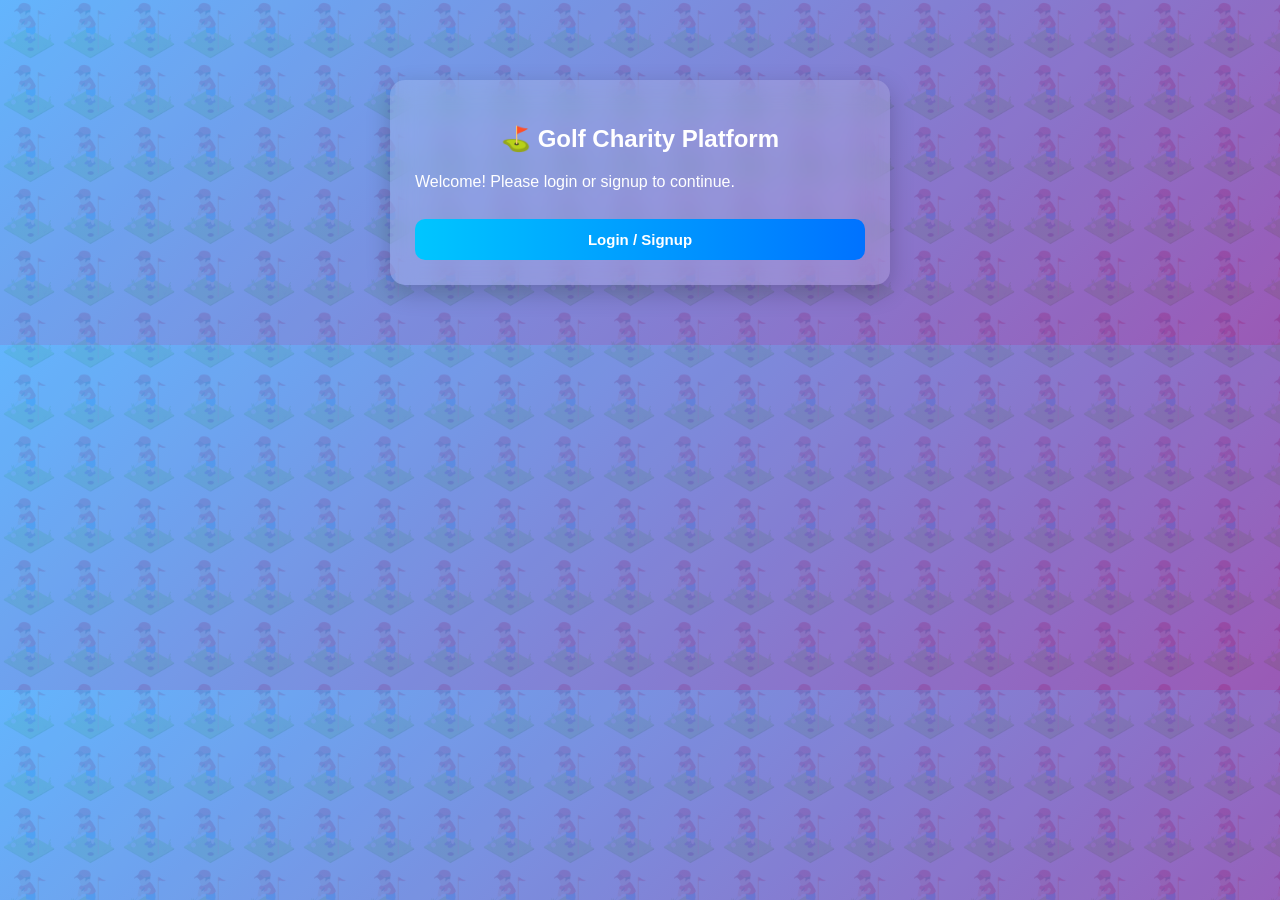
==== index.html @ ef0818be "merge fix" ====
<!DOCTYPE html>
<html>
<head>
  <title>Golf Charity Platform</title>
  <link rel="stylesheet" href="style.css">
</head>
<body>
  <div class="container">
    <h2>⛳ Golf Charity Platform</h2>
    <p>Welcome! Please login or signup to continue.</p>
    <a href="login.html"><button>Login / Signup</button></a>
  </div>
</body>
</html>
---- style.css ----
body {
  font-family: 'Segoe UI', sans-serif;
  padding: 0;
  margin: 0;

  /* SAME gradient */
  background: linear-gradient(135deg, #4facfe, #8e44ad);
}

/* golf pattern overlay */
body::before {
  content: "";
  position: fixed;
  top: 0;
  left: 0;
  width: 100%;
  height: 100%;

  background: url("golf.png") repeat;
  background-size: 60px;

  opacity: 0.12;   /* 👈 yahi magic hai */
  pointer-events: none;
  z-index: -1;
}

/* CENTER CARD */
.container {
  max-width: 450px;
  margin: 60px auto;
 background: rgba(255, 255, 255, 0.15);
  backdrop-filter: blur(12px);
  padding: 25px;
  border-radius: 15px;
  box-shadow: 0 8px 25px rgba(0,0,0,0.2);
  color: white;
}

/* HEADINGS */
h2 {
  text-align: center;
  margin-bottom: 20px;
}

h3 {
  margin-top: 25px;
}




/* SCORE LIST */
ul {
  padding-left: 18px;
}

/* WINNER BOX */
#winner {
  margin-top: 15px;
  padding: 12px;
  border-radius: 8px;
 background: linear-gradient(45deg, #f7971e, #ffd200);
color: black;
  text-align: center;
  font-weight: bold;
}
.container {
  transition: 0.3s;
}

.container:hover {
  transform: translateY(-5px);
}

/* buttons upgrade */
button {
  width: 100%;
  padding: 12px;
  margin-top: 12px;
  border-radius: 10px;
  border: none;
  background: linear-gradient(45deg, #00c6ff, #0072ff);
  color: white;
  font-weight: 600;
  font-size: 15px;
  cursor: pointer;
  transition: 0.3s;
}

button:hover {
  transform: scale(1.03);
  opacity: 0.9;
}

/* list items */
li {
  margin-bottom: 6px;
  padding: 5px;
  border-radius: 6px;
  transition: 0.2s;
}

li:hover {
  background: rgba(255,255,255,0.15);
}

 



.logout-btn {
  background: #ff4d4d !important;
  color: white;
  margin-top: 15px;
}
/* COMMON INPUT STYLING */
input,
select {
  width: 100%;
  padding: 12px 15px;
  margin-top: 10px;
  border-radius: 10px;
  border: none;
  font-size: 14px;
  box-sizing: border-box;
}

/* BUTTONS */
button {
  width: 100%;
  padding: 12px;
  margin-top: 12px;
  border-radius: 10px;
  border: none;
  font-size: 15px;
  font-weight: 600;
  cursor: pointer;
}

/* PRIMARY BUTTON (Add Score / Draw Winner) */
button {
  background: linear-gradient(90deg, #00c6ff, #0072ff);
  color: white;
}

/* LOGOUT BUTTON */
.logout-btn {
  background: #ff4b5c;
  color: white;
}

/* WINNER BOX */
#winner {
  margin-top: 15px;
  padding: 12px;
  border-radius: 10px;
  background: linear-gradient(90deg, #f7971e, #ffd200);
  font-weight: bold;
  text-align: center;
}

/* NAVBAR */
.navbar {
  position: fixed;
  top: 0;
  left: 0;
  width: 100%;
  height: 60px;

  display: flex;
  justify-content: space-between;
  align-items: center;

  padding: 0 25px;
  background: rgba(0, 0, 0, 0.2);
  backdrop-filter: blur(8px);

  z-index: 1000;
}

/* LOGO */
.logo {
  color: white;
  font-size: 18px;
  font-weight: bold;
}

/* LOGOUT BUTTON */
.logout-btn {
  background: #ff4b5c;
  color: white;
  border: none;
  padding: 8px 14px;
  border-radius: 8px;
  cursor: pointer;
}

/* CONTAINER SHIFT DOWN */
.container {
  margin-top: 80px;
}
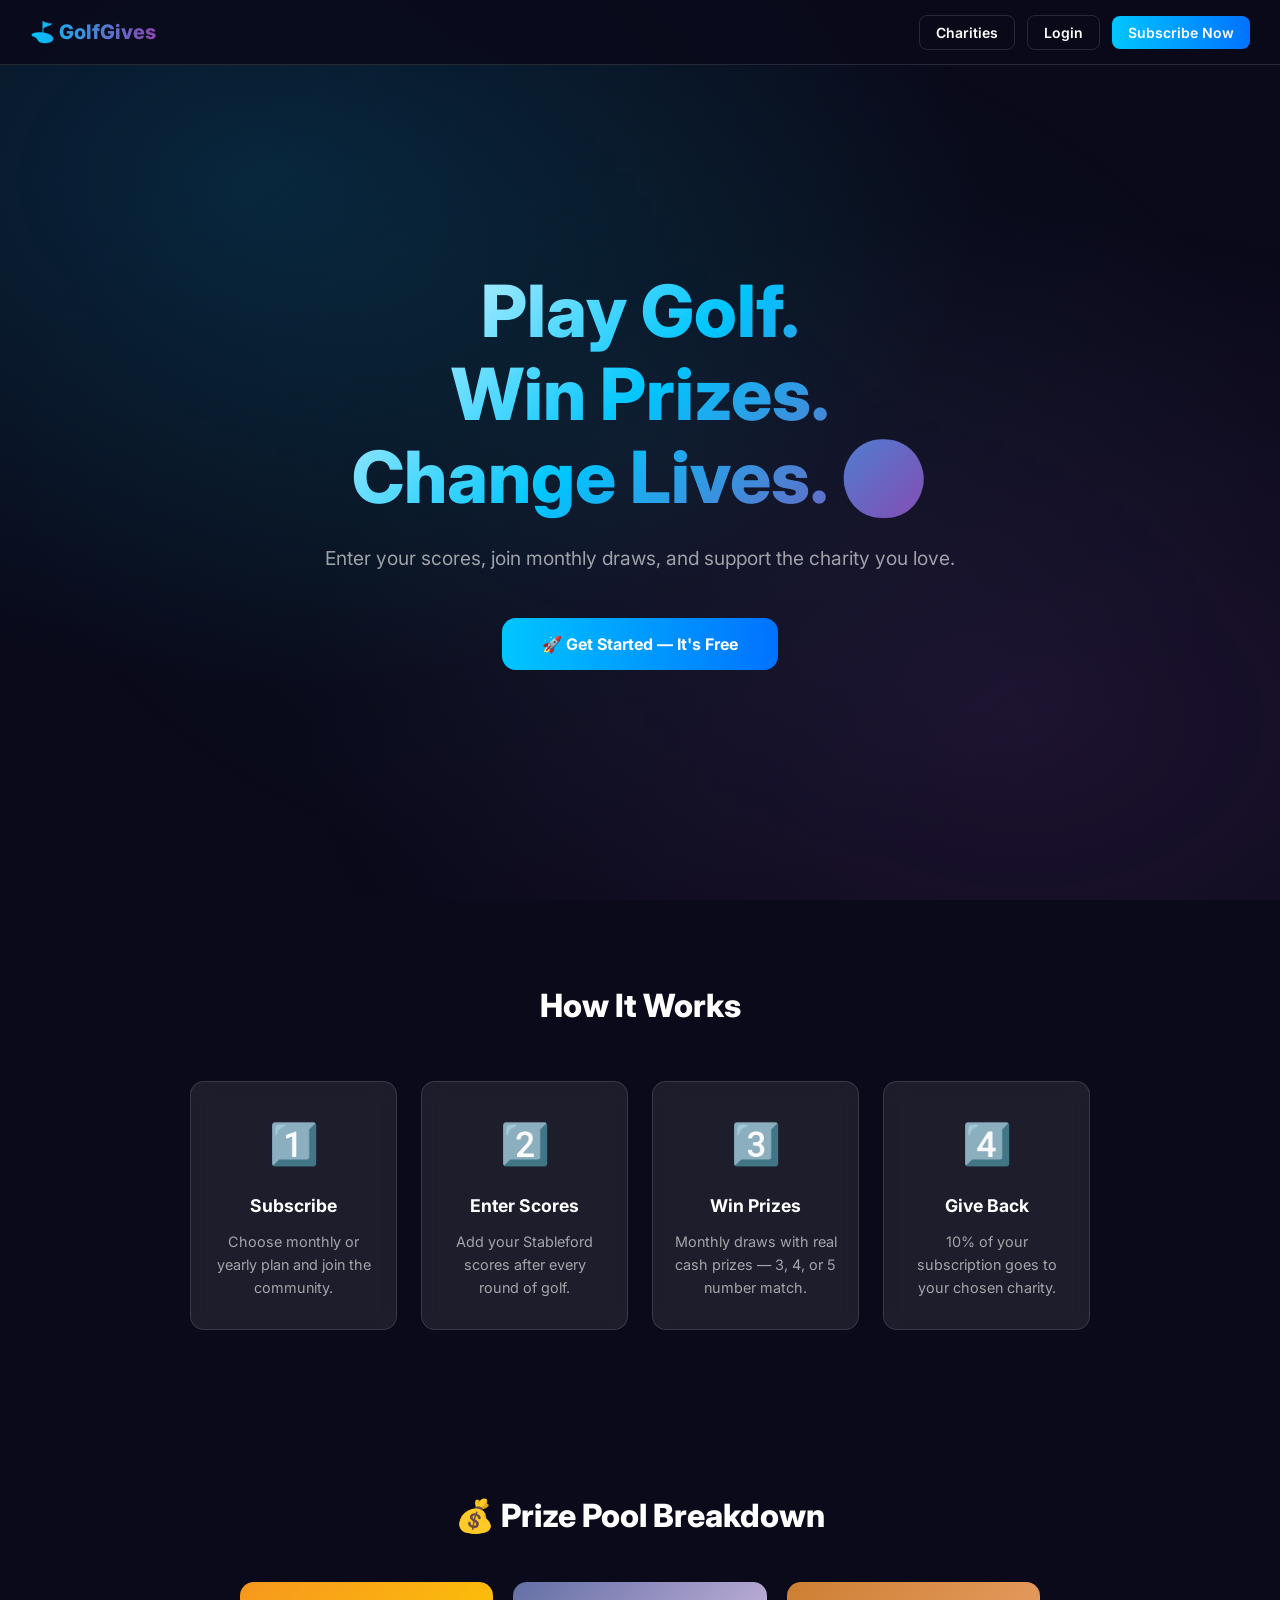
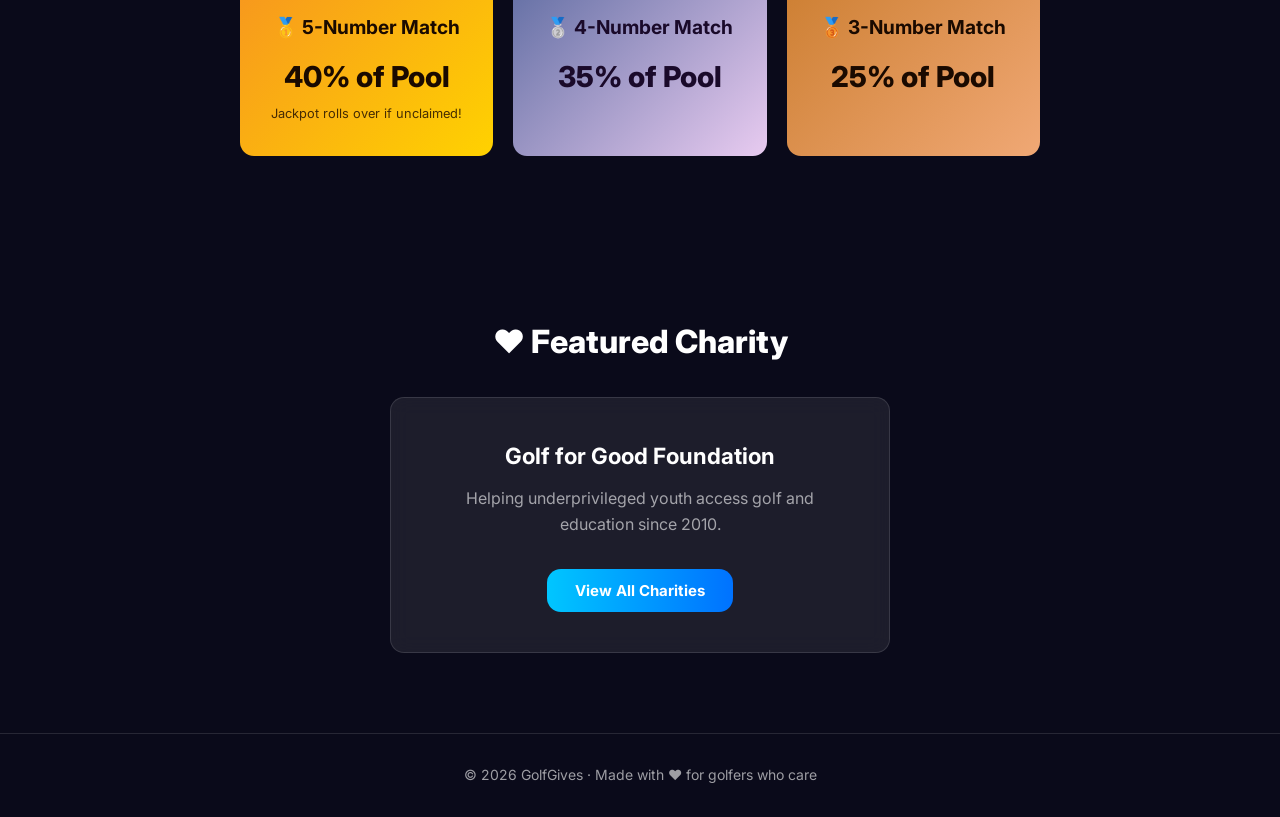
==== commit b24f0e28: "merge fix" ====
--- a/index.html
+++ b/index.html
@@ -1,14 +1,92 @@
 <!DOCTYPE html>
-<html>
+<html lang="en">
 <head>
-  <title>Golf Charity Platform</title>
+  <meta charset="UTF-8">
+  <meta name="viewport" content="width=device-width, initial-scale=1.0">
+  <title>GolfGives — Play. Win. Give.</title>
   <link rel="stylesheet" href="style.css">
 </head>
 <body>
-  <div class="container">
-    <h2>⛳ Golf Charity Platform</h2>
-    <p>Welcome! Please login or signup to continue.</p>
-    <a href="login.html"><button>Login / Signup</button></a>
+
+<nav class="navbar">
+  <div class="logo">⛳ GolfGives</div>
+  <div>
+    <a href="charities.html"><button class="nav-btn">Charities</button></a>
+    <a href="login.html"><button class="nav-btn">Login</button></a>
+    <a href="login.html"><button class="nav-btn primary-btn">Subscribe Now</button></a>
   </div>
+</nav>
+
+<!-- HERO -->
+<section class="hero">
+  <div class="hero-content">
+    <h1>Play Golf.<br>Win Prizes.<br>Change Lives. 🌍</h1>
+    <p>Enter your scores, join monthly draws, and support the charity you love.</p>
+    <a href="login.html"><button class="cta-btn">🚀 Get Started — It's Free</button></a>
+  </div>
+</section>
+
+<!-- HOW IT WORKS -->
+<section class="how-it-works">
+  <h2>How It Works</h2>
+  <div class="steps">
+    <div class="step">
+      <div class="step-icon">1️⃣</div>
+      <h3>Subscribe</h3>
+      <p>Choose monthly or yearly plan and join the community.</p>
+    </div>
+    <div class="step">
+      <div class="step-icon">2️⃣</div>
+      <h3>Enter Scores</h3>
+      <p>Add your Stableford scores after every round of golf.</p>
+    </div>
+    <div class="step">
+      <div class="step-icon">3️⃣</div>
+      <h3>Win Prizes</h3>
+      <p>Monthly draws with real cash prizes — 3, 4, or 5 number match.</p>
+    </div>
+    <div class="step">
+      <div class="step-icon">4️⃣</div>
+      <h3>Give Back</h3>
+      <p>10% of your subscription goes to your chosen charity.</p>
+    </div>
+  </div>
+</section>
+
+<!-- PRIZE POOL -->
+<section class="prize-section">
+  <h2>💰 Prize Pool Breakdown</h2>
+  <div class="prize-cards">
+    <div class="prize-card gold">
+      <h3>🥇 5-Number Match</h3>
+      <p>40% of Pool</p>
+      <small>Jackpot rolls over if unclaimed!</small>
+    </div>
+    <div class="prize-card silver">
+      <h3>🥈 4-Number Match</h3>
+      <p>35% of Pool</p>
+    </div>
+    <div class="prize-card bronze">
+      <h3>🥉 3-Number Match</h3>
+      <p>25% of Pool</p>
+    </div>
+  </div>
+</section>
+
+<!-- CHARITY SPOTLIGHT -->
+<section class="charity-section">
+  <h2>❤️ Featured Charity</h2>
+  <div class="charity-spotlight">
+    <h3>Golf for Good Foundation</h3>
+    <p>Helping underprivileged youth access golf and education since 2010.</p>
+    <a href="charities.html"><button class="cta-btn">View All Charities</button></a>
+  </div>
+</section>
+
+<!-- FOOTER -->
+<footer class="footer">
+  <p>© 2026 GolfGives · Made with ❤️ for golfers who care</p>
+</footer>
+
 </body>
 </html>
--- a/style.css
+++ b/style.css
@@ -1,201 +1,1062 @@
+/* ============================================
+   GOLF GIVES — COMPLETE STYLESHEET
+   ============================================ */
+
+/* GOOGLE FONTS */
+@import url('https://fonts.googleapis.com/css2?family=Inter:wght@300;400;500;600;700;800&display=swap');
+
+/* ============================================
+   CSS VARIABLES
+   ============================================ */
+:root {
+  --primary:     #00c6ff;
+  --primary-2:   #0072ff;
+  --accent:      #8e44ad;
+  --green:       #11998e;
+  --green-2:     #38ef7d;
+  --gold:        #f7971e;
+  --gold-2:      #ffd200;
+  --danger:      #ff4b5c;
+  --dark:        #0a0a1a;
+  --dark-2:      #12122a;
+  --card-bg:     rgba(255,255,255,0.08);
+  --card-border: rgba(255,255,255,0.12);
+  --text:        #ffffff;
+  --text-muted:  rgba(255,255,255,0.6);
+  --radius:      14px;
+  --shadow:      0 8px 32px rgba(0,0,0,0.3);
+}
+
+/* ============================================
+   RESET & BASE
+   ============================================ */
+*, *::before, *::after {
+  box-sizing: border-box;
+  margin: 0;
+  padding: 0;
+}
+
+html {
+  scroll-behavior: smooth;
+}
+
 body {
-  font-family: 'Segoe UI', sans-serif;
-  padding: 0;
-  margin: 0;
-
-  /* SAME gradient */
-  background: linear-gradient(135deg, #4facfe, #8e44ad);
-}
-
-/* golf pattern overlay */
+  font-family: 'Inter', 'Segoe UI', sans-serif;
+  background: var(--dark);
+  color: var(--text);
+  min-height: 100vh;
+  line-height: 1.6;
+  overflow-x: hidden;
+}
+
+/* Animated background */
 body::before {
   content: "";
   position: fixed;
-  top: 0;
-  left: 0;
-  width: 100%;
-  height: 100%;
-
-  background: url("golf.png") repeat;
-  background-size: 60px;
-
-  opacity: 0.12;   /* 👈 yahi magic hai */
+  inset: 0;
+  background:
+    radial-gradient(ellipse at 20% 20%, rgba(0,198,255,0.15) 0%, transparent 50%),
+    radial-gradient(ellipse at 80% 80%, rgba(142,68,173,0.15) 0%, transparent 50%),
+    radial-gradient(ellipse at 50% 50%, rgba(17,153,142,0.08) 0%, transparent 70%);
   pointer-events: none;
-  z-index: -1;
-}
-
-/* CENTER CARD */
-.container {
-  max-width: 450px;
-  margin: 60px auto;
- background: rgba(255, 255, 255, 0.15);
-  backdrop-filter: blur(12px);
-  padding: 25px;
-  border-radius: 15px;
-  box-shadow: 0 8px 25px rgba(0,0,0,0.2);
-  color: white;
-}
-
-/* HEADINGS */
-h2 {
-  text-align: center;
-  margin-bottom: 20px;
-}
-
-h3 {
-  margin-top: 25px;
-}
-
-
-
-
-/* SCORE LIST */
-ul {
-  padding-left: 18px;
-}
-
-/* WINNER BOX */
-#winner {
-  margin-top: 15px;
-  padding: 12px;
-  border-radius: 8px;
- background: linear-gradient(45deg, #f7971e, #ffd200);
-color: black;
-  text-align: center;
-  font-weight: bold;
-}
-.container {
-  transition: 0.3s;
-}
-
-.container:hover {
-  transform: translateY(-5px);
-}
-
-/* buttons upgrade */
-button {
-  width: 100%;
-  padding: 12px;
-  margin-top: 12px;
-  border-radius: 10px;
-  border: none;
-  background: linear-gradient(45deg, #00c6ff, #0072ff);
-  color: white;
-  font-weight: 600;
-  font-size: 15px;
-  cursor: pointer;
-  transition: 0.3s;
-}
-
-button:hover {
-  transform: scale(1.03);
-  opacity: 0.9;
-}
-
-/* list items */
-li {
-  margin-bottom: 6px;
-  padding: 5px;
-  border-radius: 6px;
-  transition: 0.2s;
-}
-
-li:hover {
-  background: rgba(255,255,255,0.15);
-}
-
- 
-
-
-
-.logout-btn {
-  background: #ff4d4d !important;
-  color: white;
-  margin-top: 15px;
-}
-/* COMMON INPUT STYLING */
-input,
-select {
-  width: 100%;
-  padding: 12px 15px;
-  margin-top: 10px;
-  border-radius: 10px;
-  border: none;
-  font-size: 14px;
-  box-sizing: border-box;
-}
-
-/* BUTTONS */
-button {
-  width: 100%;
-  padding: 12px;
-  margin-top: 12px;
-  border-radius: 10px;
-  border: none;
-  font-size: 15px;
-  font-weight: 600;
-  cursor: pointer;
-}
-
-/* PRIMARY BUTTON (Add Score / Draw Winner) */
-button {
-  background: linear-gradient(90deg, #00c6ff, #0072ff);
-  color: white;
-}
-
-/* LOGOUT BUTTON */
-.logout-btn {
-  background: #ff4b5c;
-  color: white;
-}
-
-/* WINNER BOX */
-#winner {
-  margin-top: 15px;
-  padding: 12px;
-  border-radius: 10px;
-  background: linear-gradient(90deg, #f7971e, #ffd200);
-  font-weight: bold;
-  text-align: center;
-}
-
-/* NAVBAR */
+  z-index: 0;
+}
+
+/* ============================================
+   NAVBAR
+   ============================================ */
 .navbar {
   position: fixed;
   top: 0;
   left: 0;
-  width: 100%;
-  height: 60px;
-
+  right: 0;
+  height: 65px;
   display: flex;
   justify-content: space-between;
   align-items: center;
-
-  padding: 0 25px;
-  background: rgba(0, 0, 0, 0.2);
-  backdrop-filter: blur(8px);
-
+  padding: 0 30px;
+  background: rgba(10,10,26,0.85);
+  backdrop-filter: blur(20px);
+  border-bottom: 1px solid var(--card-border);
   z-index: 1000;
 }
 
-/* LOGO */
 .logo {
+  font-size: 20px;
+  font-weight: 800;
+  background: linear-gradient(90deg, var(--primary), var(--accent));
+  -webkit-background-clip: text;
+  -webkit-text-fill-color: transparent;
+  background-clip: text;
+  text-decoration: none;
+  cursor: pointer;
+}
+
+.navbar a {
+  text-decoration: none;
+}
+
+.nav-btn {
+  background: transparent;
+  border: 1px solid var(--card-border);
+  color: var(--text);
+  padding: 8px 16px;
+  border-radius: 8px;
+  font-size: 14px;
+  cursor: pointer;
+  transition: all 0.2s;
+  margin-left: 8px;
+  width: auto;
+}
+
+.nav-btn:hover {
+  background: var(--card-bg);
+  border-color: var(--primary);
+  transform: none;
+}
+
+.primary-btn {
+  background: linear-gradient(90deg, var(--primary), var(--primary-2)) !important;
+  border: none !important;
+}
+
+.logout-btn {
+  background: var(--danger) !important;
+  border: none;
   color: white;
-  font-size: 18px;
-  font-weight: bold;
-}
-
-/* LOGOUT BUTTON */
-.logout-btn {
-  background: #ff4b5c;
+  padding: 8px 16px;
+  border-radius: 8px;
+  cursor: pointer;
+  font-size: 14px;
+  width: auto;
+  transition: 0.2s;
+}
+
+.logout-btn:hover {
+  opacity: 0.85;
+  transform: none;
+}
+
+/* ============================================
+   BUTTONS (Global)
+   ============================================ */
+button {
+  font-family: 'Inter', sans-serif;
+  font-size: 14px;
+  font-weight: 600;
+  cursor: pointer;
+  transition: all 0.25s ease;
+  border: none;
+  outline: none;
+}
+
+.cta-btn {
+  display: inline-block;
+  width: 100%;
+  padding: 14px 24px;
+  background: linear-gradient(90deg, var(--primary), var(--primary-2));
   color: white;
   border: none;
-  padding: 8px 14px;
+  border-radius: var(--radius);
+  font-size: 15px;
+  font-weight: 700;
+  cursor: pointer;
+  transition: all 0.3s;
+  margin-top: 12px;
+  text-align: center;
+}
+
+.cta-btn:hover {
+  transform: translateY(-2px);
+  box-shadow: 0 8px 25px rgba(0,198,255,0.4);
+  opacity: 0.95;
+}
+
+.small-btn {
+  padding: 6px 12px;
+  border-radius: 6px;
+  font-size: 12px;
+  font-weight: 600;
+  background: var(--card-bg);
+  color: white;
+  border: 1px solid var(--card-border);
+  cursor: pointer;
+  width: auto;
+  margin: 0 4px;
+}
+
+.small-btn:hover {
+  background: var(--primary);
+  border-color: var(--primary);
+}
+
+.small-btn.danger {
+  background: rgba(255,75,92,0.2);
+  border-color: var(--danger);
+  color: var(--danger);
+}
+
+.small-btn.danger:hover {
+  background: var(--danger);
+  color: white;
+}
+
+/* ============================================
+   INPUTS & SELECTS
+   ============================================ */
+input, select, textarea {
+  width: 100%;
+  padding: 12px 16px;
+  margin-top: 10px;
+  background: rgba(255,255,255,0.07);
+  border: 1px solid var(--card-border);
+  border-radius: 10px;
+  color: white;
+  font-family: 'Inter', sans-serif;
+  font-size: 14px;
+  transition: all 0.2s;
+  outline: none;
+}
+
+input::placeholder {
+  color: var(--text-muted);
+}
+
+input:focus, select:focus {
+  border-color: var(--primary);
+  background: rgba(0,198,255,0.08);
+  box-shadow: 0 0 0 3px rgba(0,198,255,0.15);
+}
+
+select option {
+  background: var(--dark-2);
+  color: white;
+}
+
+label {
+  display: block;
+  margin-top: 14px;
+  font-size: 13px;
+  font-weight: 500;
+  color: var(--text-muted);
+}
+
+/* ============================================
+   HERO SECTION
+   ============================================ */
+.hero {
+  min-height: 100vh;
+  display: flex;
+  align-items: center;
+  justify-content: center;
+  text-align: center;
+  padding: 80px 20px 40px;
+  position: relative;
+  z-index: 1;
+}
+
+.hero-content {
+  max-width: 700px;
+}
+
+.hero-content h1 {
+  font-size: clamp(2.5rem, 6vw, 4.5rem);
+  font-weight: 800;
+  line-height: 1.15;
+  margin-bottom: 24px;
+  background: linear-gradient(135deg, #fff 0%, var(--primary) 50%, var(--accent) 100%);
+  -webkit-background-clip: text;
+  -webkit-text-fill-color: transparent;
+  background-clip: text;
+  animation: fadeInUp 0.8s ease;
+}
+
+.hero-content p {
+  font-size: 1.2rem;
+  color: var(--text-muted);
+  margin-bottom: 32px;
+  animation: fadeInUp 0.8s ease 0.2s both;
+}
+
+.hero-content .cta-btn {
+  width: auto;
+  padding: 16px 40px;
+  font-size: 16px;
+  animation: fadeInUp 0.8s ease 0.4s both;
+}
+
+/* ============================================
+   HOW IT WORKS
+   ============================================ */
+.how-it-works {
+  padding: 80px 20px;
+  text-align: center;
+  position: relative;
+  z-index: 1;
+}
+
+.how-it-works h2 {
+  font-size: 2rem;
+  font-weight: 800;
+  margin-bottom: 50px;
+  color: white;
+}
+
+.steps {
+  display: grid;
+  grid-template-columns: repeat(auto-fit, minmax(200px, 1fr));
+  gap: 24px;
+  max-width: 900px;
+  margin: 0 auto;
+}
+
+.step {
+  background: var(--card-bg);
+  border: 1px solid var(--card-border);
+  border-radius: var(--radius);
+  padding: 30px 20px;
+  transition: all 0.3s;
+  backdrop-filter: blur(10px);
+}
+
+.step:hover {
+  transform: translateY(-6px);
+  border-color: var(--primary);
+  box-shadow: 0 16px 40px rgba(0,198,255,0.15);
+}
+
+.step-icon {
+  font-size: 2.5rem;
+  margin-bottom: 16px;
+}
+
+.step h3 {
+  font-size: 1.1rem;
+  font-weight: 700;
+  margin-bottom: 10px;
+}
+
+.step p {
+  font-size: 0.9rem;
+  color: var(--text-muted);
+}
+
+/* ============================================
+   PRIZE SECTION
+   ============================================ */
+.prize-section {
+  padding: 80px 20px;
+  text-align: center;
+  position: relative;
+  z-index: 1;
+}
+
+.prize-section h2 {
+  font-size: 2rem;
+  font-weight: 800;
+  margin-bottom: 40px;
+}
+
+.prize-cards {
+  display: grid;
+  grid-template-columns: repeat(auto-fit, minmax(220px, 1fr));
+  gap: 20px;
+  max-width: 800px;
+  margin: 0 auto;
+}
+
+.prize-card {
+  border-radius: var(--radius);
+  padding: 30px 20px;
+  transition: all 0.3s;
+}
+
+.prize-card:hover {
+  transform: translateY(-6px) scale(1.02);
+}
+
+.prize-card h3 {
+  font-size: 1.2rem;
+  margin-bottom: 12px;
+}
+
+.prize-card p {
+  font-size: 1.8rem;
+  font-weight: 800;
+}
+
+.prize-card small {
+  font-size: 0.8rem;
+  opacity: 0.8;
+}
+
+.prize-card.gold {
+  background: linear-gradient(135deg, #f7971e, #ffd200);
+  color: #1a0a00;
+}
+
+.prize-card.silver {
+  background: linear-gradient(135deg, #636fa4, #e8cbf0);
+  color: #1a0a2a;
+}
+
+.prize-card.bronze {
+  background: linear-gradient(135deg, #cd7f32, #f0a875);
+  color: #1a0a00;
+}
+
+/* ============================================
+   CHARITY SECTION (Homepage)
+   ============================================ */
+.charity-section {
+  padding: 80px 20px;
+  text-align: center;
+  position: relative;
+  z-index: 1;
+}
+
+.charity-section h2 {
+  font-size: 2rem;
+  font-weight: 800;
+  margin-bottom: 30px;
+}
+
+.charity-spotlight {
+  max-width: 500px;
+  margin: 0 auto;
+  background: var(--card-bg);
+  border: 1px solid var(--card-border);
+  border-radius: var(--radius);
+  padding: 40px;
+  backdrop-filter: blur(10px);
+}
+
+.charity-spotlight h3 {
+  font-size: 1.4rem;
+  margin-bottom: 12px;
+}
+
+.charity-spotlight p {
+  color: var(--text-muted);
+  margin-bottom: 20px;
+}
+
+.charity-spotlight .cta-btn {
+  width: auto;
+  padding: 12px 28px;
+}
+
+/* ============================================
+   FOOTER
+   ============================================ */
+.footer {
+  padding: 30px;
+  text-align: center;
+  color: var(--text-muted);
+  font-size: 14px;
+  border-top: 1px solid var(--card-border);
+  position: relative;
+  z-index: 1;
+}
+
+/* ============================================
+   AUTH PAGE
+   ============================================ */
+.auth-container {
+  max-width: 440px;
+  margin: 100px auto 40px;
+  background: var(--card-bg);
+  border: 1px solid var(--card-border);
+  border-radius: 20px;
+  padding: 40px;
+  backdrop-filter: blur(20px);
+  box-shadow: var(--shadow);
+  position: relative;
+  z-index: 1;
+}
+
+.auth-container h2 {
+  font-size: 1.6rem;
+  font-weight: 800;
+  margin-bottom: 20px;
+}
+
+.auth-tabs {
+  display: flex;
+  gap: 8px;
+  margin-bottom: 24px;
+}
+
+.tab-btn {
+  flex: 1;
+  padding: 10px;
+  border-radius: 10px;
+  background: transparent;
+  border: 1px solid var(--card-border);
+  color: var(--text-muted);
+  font-weight: 600;
+  cursor: pointer;
+  transition: 0.2s;
+  width: auto;
+}
+
+.tab-btn.active {
+  background: linear-gradient(90deg, var(--primary), var(--primary-2));
+  color: white;
+  border-color: transparent;
+}
+
+#auth-message {
+  margin-top: 16px;
+  padding: 12px;
   border-radius: 8px;
+  font-size: 14px;
+  text-align: center;
+  min-height: 20px;
+}
+
+/* ============================================
+   DASHBOARD GRID
+   ============================================ */
+.dashboard-grid {
+  display: grid;
+  grid-template-columns: repeat(auto-fit, minmax(320px, 1fr));
+  gap: 20px;
+  padding: 90px 24px 40px;
+  max-width: 1200px;
+  margin: 0 auto;
+  position: relative;
+  z-index: 1;
+}
+
+.dash-card {
+  background: var(--card-bg);
+  border: 1px solid var(--card-border);
+  border-radius: var(--radius);
+  padding: 24px;
+  backdrop-filter: blur(15px);
+  transition: all 0.3s;
+}
+
+.dash-card:hover {
+  border-color: rgba(0,198,255,0.3);
+  box-shadow: 0 8px 30px rgba(0,198,255,0.1);
+  transform: translateY(-2px);
+}
+
+.dash-card h3 {
+  font-size: 1rem;
+  font-weight: 700;
+  margin-bottom: 16px;
+  color: var(--text-muted);
+  text-transform: uppercase;
+  letter-spacing: 0.5px;
+  font-size: 13px;
+}
+
+.dash-card h4 {
+  font-size: 13px;
+  margin-top: 18px;
+  margin-bottom: 8px;
+  color: var(--text-muted);
+}
+
+/* SUBSCRIPTION STATUS BADGE */
+.status-badge {
+  display: inline-block;
+  padding: 6px 14px;
+  border-radius: 20px;
+  font-size: 13px;
+  font-weight: 600;
+  margin-bottom: 10px;
+}
+
+.status-badge.active {
+  background: rgba(56,239,125,0.15);
+  color: var(--green-2);
+  border: 1px solid rgba(56,239,125,0.3);
+}
+
+.status-badge.inactive {
+  background: rgba(255,75,92,0.15);
+  color: var(--danger);
+  border: 1px solid rgba(255,75,92,0.3);
+}
+
+/* SCORES LIST */
+ul {
+  list-style: none;
+  padding: 0;
+}
+
+li {
+  padding: 10px 14px;
+  border-radius: 8px;
+  background: rgba(255,255,255,0.04);
+  border: 1px solid var(--card-border);
+  margin-bottom: 8px;
+  font-size: 14px;
+  transition: 0.2s;
+}
+
+li:hover {
+  background: rgba(0,198,255,0.08);
+  border-color: rgba(0,198,255,0.2);
+}
+
+/* DRAW BALLS */
+.draw-balls {
+  display: flex;
+  gap: 10px;
+  flex-wrap: wrap;
+  margin: 14px 0;
+}
+
+.draw-ball {
+  width: 44px;
+  height: 44px;
+  border-radius: 50%;
+  background: linear-gradient(135deg, var(--gold), var(--gold-2));
+  color: #1a0a00;
+  font-weight: 800;
+  font-size: 15px;
+  display: flex;
+  align-items: center;
+  justify-content: center;
+  box-shadow: 0 4px 15px rgba(247,151,30,0.4);
+  animation: popIn 0.4s ease;
+}
+
+/* WINNER BOX */
+.winner-box {
+  margin-top: 14px;
+  padding: 16px;
+  border-radius: 10px;
+  background: linear-gradient(135deg, var(--gold), var(--gold-2));
+  color: #1a0a00;
+  font-weight: 700;
+  text-align: center;
+  animation: fadeInUp 0.4s ease;
+}
+
+/* PRIZE MINI */
+.prize-mini {
+  display: flex;
+  justify-content: space-between;
+  align-items: center;
+  padding: 10px 14px;
+  border-radius: 8px;
+  background: rgba(255,255,255,0.04);
+  border: 1px solid var(--card-border);
+  margin-bottom: 8px;
+  font-size: 14px;
+}
+
+.prize-mini strong {
+  color: var(--gold);
+}
+
+/* WINNER ITEM */
+.winner-item {
+  display: flex;
+  justify-content: space-between;
+  align-items: center;
+  padding: 10px 14px;
+  border-radius: 8px;
+  background: rgba(255,255,255,0.04);
+  border: 1px solid var(--card-border);
+  margin-bottom: 8px;
+  font-size: 14px;
+}
+
+/* BADGES */
+.badge-pending {
+  background: rgba(247,151,30,0.2);
+  color: var(--gold);
+  padding: 3px 10px;
+  border-radius: 12px;
+  font-size: 12px;
+  font-weight: 600;
+}
+
+.badge-paid {
+  background: rgba(56,239,125,0.2);
+  color: var(--green-2);
+  padding: 3px 10px;
+  border-radius: 12px;
+  font-size: 12px;
+  font-weight: 600;
+}
+
+.badge-active {
+  background: rgba(56,239,125,0.2);
+  color: var(--green-2);
+  padding: 3px 10px;
+  border-radius: 12px;
+  font-size: 12px;
+  font-weight: 600;
+}
+
+.badge-inactive {
+  background: rgba(255,75,92,0.2);
+  color: var(--danger);
+  padding: 3px 10px;
+  border-radius: 12px;
+  font-size: 12px;
+  font-weight: 600;
+}
+
+/* ============================================
+   CHARITIES PAGE
+   ============================================ */
+.page-container {
+  max-width: 1000px;
+  margin: 0 auto;
+  padding: 100px 24px 60px;
+  position: relative;
+  z-index: 1;
+}
+
+.page-container h2 {
+  font-size: 2rem;
+  font-weight: 800;
+  margin-bottom: 8px;
+}
+
+.page-container > p {
+  color: var(--text-muted);
+  margin-bottom: 30px;
+}
+
+.search-bar {
+  margin-bottom: 30px;
+}
+
+.search-bar input {
+  max-width: 400px;
+  margin: 0;
+}
+
+.charity-grid {
+  display: grid;
+  grid-template-columns: repeat(auto-fit, minmax(260px, 1fr));
+  gap: 20px;
+}
+
+.charity-card {
+  background: var(--card-bg);
+  border: 1px solid var(--card-border);
+  border-radius: var(--radius);
+  padding: 24px;
+  backdrop-filter: blur(10px);
+  transition: all 0.3s;
+}
+
+.charity-card:hover {
+  transform: translateY(-4px);
+  border-color: rgba(255,100,150,0.4);
+  box-shadow: 0 12px 30px rgba(255,100,150,0.1);
+}
+
+.charity-card h3 {
+  font-size: 1rem;
+  font-weight: 700;
+  margin-bottom: 10px;
+}
+
+.charity-card p {
+  font-size: 14px;
+  color: var(--text-muted);
+  margin-bottom: 10px;
+}
+
+.charity-card small {
+  font-size: 12px;
+  color: var(--primary);
+}
+
+/* ============================================
+   ADMIN LAYOUT
+   ============================================ */
+.admin-layout {
+  display: flex;
+  min-height: 100vh;
+  padding-top: 65px;
+  position: relative;
+  z-index: 1;
+}
+
+.admin-sidebar {
+  width: 220px;
+  background: rgba(10,10,26,0.9);
+  border-right: 1px solid var(--card-border);
+  padding: 24px 16px;
+  display: flex;
+  flex-direction: column;
+  gap: 8px;
+  position: fixed;
+  top: 65px;
+  bottom: 0;
+  left: 0;
+}
+
+.sidebar-btn {
+  width: 100%;
+  text-align: left;
+  padding: 12px 16px;
+  border-radius: 10px;
+  background: transparent;
+  color: var(--text-muted);
+  border: 1px solid transparent;
+  font-size: 14px;
+  font-weight: 500;
   cursor: pointer;
-}
-
-/* CONTAINER SHIFT DOWN */
-.container {
-  margin-top: 80px;
+  transition: 0.2s;
+}
+
+.sidebar-btn:hover {
+  background: var(--card-bg);
+  color: white;
+  transform: none;
+}
+
+.sidebar-btn.active {
+  background: linear-gradient(90deg, rgba(0,198,255,0.15), rgba(0,114,255,0.15));
+  border-color: rgba(0,198,255,0.3);
+  color: var(--primary);
+}
+
+.admin-main {
+  flex: 1;
+  margin-left: 220px;
+  padding: 30px;
+  overflow-y: auto;
+}
+
+.admin-section h2 {
+  font-size: 1.5rem;
+  font-weight: 800;
+  margin-bottom: 24px;
+}
+
+/* STATS GRID */
+.stats-grid {
+  display: grid;
+  grid-template-columns: repeat(auto-fit, minmax(180px, 1fr));
+  gap: 16px;
+  margin-bottom: 30px;
+}
+
+.stat-card {
+  background: var(--card-bg);
+  border: 1px solid var(--card-border);
+  border-radius: var(--radius);
+  padding: 24px;
+  text-align: center;
+  backdrop-filter: blur(10px);
+  transition: 0.3s;
+}
+
+.stat-card:hover {
+  border-color: var(--primary);
+  transform: translateY(-3px);
+}
+
+.stat-card h3 {
+  font-size: 2rem;
+  font-weight: 800;
+  background: linear-gradient(90deg, var(--primary), var(--accent));
+  -webkit-background-clip: text;
+  -webkit-text-fill-color: transparent;
+  background-clip: text;
+  margin-bottom: 8px;
+}
+
+.stat-card p {
+  font-size: 13px;
+  color: var(--text-muted);
+  font-weight: 500;
+}
+
+/* ADMIN TABLE */
+.admin-table {
+  width: 100%;
+  border-collapse: collapse;
+  font-size: 14px;
+  background: var(--card-bg);
+  border-radius: var(--radius);
+  overflow: hidden;
+  border: 1px solid var(--card-border);
+}
+
+.admin-table th {
+  padding: 14px 16px;
+  text-align: left;
+  font-size: 12px;
+  font-weight: 700;
+  text-transform: uppercase;
+  letter-spacing: 0.5px;
+  color: var(--text-muted);
+  background: rgba(255,255,255,0.04);
+  border-bottom: 1px solid var(--card-border);
+}
+
+.admin-table td {
+  padding: 14px 16px;
+  border-bottom: 1px solid rgba(255,255,255,0.04);
+  color: white;
+}
+
+.admin-table tr:last-child td {
+  border-bottom: none;
+}
+
+.admin-table tr:hover td {
+  background: rgba(0,198,255,0.04);
+}
+
+/* ADD CHARITY FORM */
+.add-charity-form {
+  background: var(--card-bg);
+  border: 1px solid var(--card-border);
+  border-radius: var(--radius);
+  padding: 24px;
+  margin-bottom: 24px;
+  backdrop-filter: blur(10px);
+}
+
+.charity-admin-item {
+  display: flex;
+  justify-content: space-between;
+  align-items: center;
+  padding: 14px 16px;
+  border-radius: 10px;
+  background: var(--card-bg);
+  border: 1px solid var(--card-border);
+  margin-bottom: 10px;
+  font-size: 14px;
+}
+
+/* DRAW SECTION */
+#simulation-result {
+  margin-top: 20px;
+  padding: 20px;
+  background: var(--card-bg);
+  border: 1px solid var(--card-border);
+  border-radius: var(--radius);
+  min-height: 60px;
+}
+
+/* ============================================
+   ANIMATIONS
+   ============================================ */
+@keyframes fadeInUp {
+  from {
+    opacity: 0;
+    transform: translateY(20px);
+  }
+  to {
+    opacity: 1;
+    transform: translateY(0);
+  }
+}
+
+@keyframes popIn {
+  0%   { transform: scale(0); opacity: 0; }
+  70%  { transform: scale(1.15); }
+  100% { transform: scale(1); opacity: 1; }
+}
+
+/* Page load animation */
+.dash-card, .auth-container, .step, .prize-card, .charity-card {
+  animation: fadeInUp 0.5s ease both;
+}
+
+/* ============================================
+   MOBILE RESPONSIVE
+   ============================================ */
+@media (max-width: 768px) {
+  .navbar {
+    padding: 0 16px;
+  }
+
+  .navbar div {
+    display: flex;
+    align-items: center;
+    gap: 6px;
+  }
+
+  .nav-btn {
+    padding: 6px 10px;
+    font-size: 12px;
+  }
+
+  .hero-content h1 {
+    font-size: 2.2rem;
+  }
+
+  .dashboard-grid {
+    grid-template-columns: 1fr;
+    padding: 85px 16px 30px;
+  }
+
+  .admin-layout {
+    flex-direction: column;
+  }
+
+  .admin-sidebar {
+    position: relative;
+    top: 0;
+    width: 100%;
+    flex-direction: row;
+    flex-wrap: wrap;
+    gap: 6px;
+    padding: 12px;
+  }
+
+  .sidebar-btn {
+    flex: 1;
+    min-width: 80px;
+    text-align: center;
+    padding: 10px 8px;
+    font-size: 12px;
+  }
+
+  .admin-main {
+    margin-left: 0;
+    padding: 16px;
+  }
+
+  .stats-grid {
+    grid-template-columns: repeat(2, 1fr);
+  }
+
+  .steps {
+    grid-template-columns: 1fr;
+  }
+
+  .prize-cards {
+    grid-template-columns: 1fr;
+  }
+
+  .auth-container {
+    margin: 80px 16px 40px;
+    padding: 28px 20px;
+  }
+
+  .draw-ball {
+    width: 38px;
+    height: 38px;
+    font-size: 13px;
+  }
+}
+
+@media (max-width: 480px) {
+  .hero-content h1 {
+    font-size: 1.8rem;
+  }
+
+  .stats-grid {
+    grid-template-columns: 1fr;
+  }
 }
